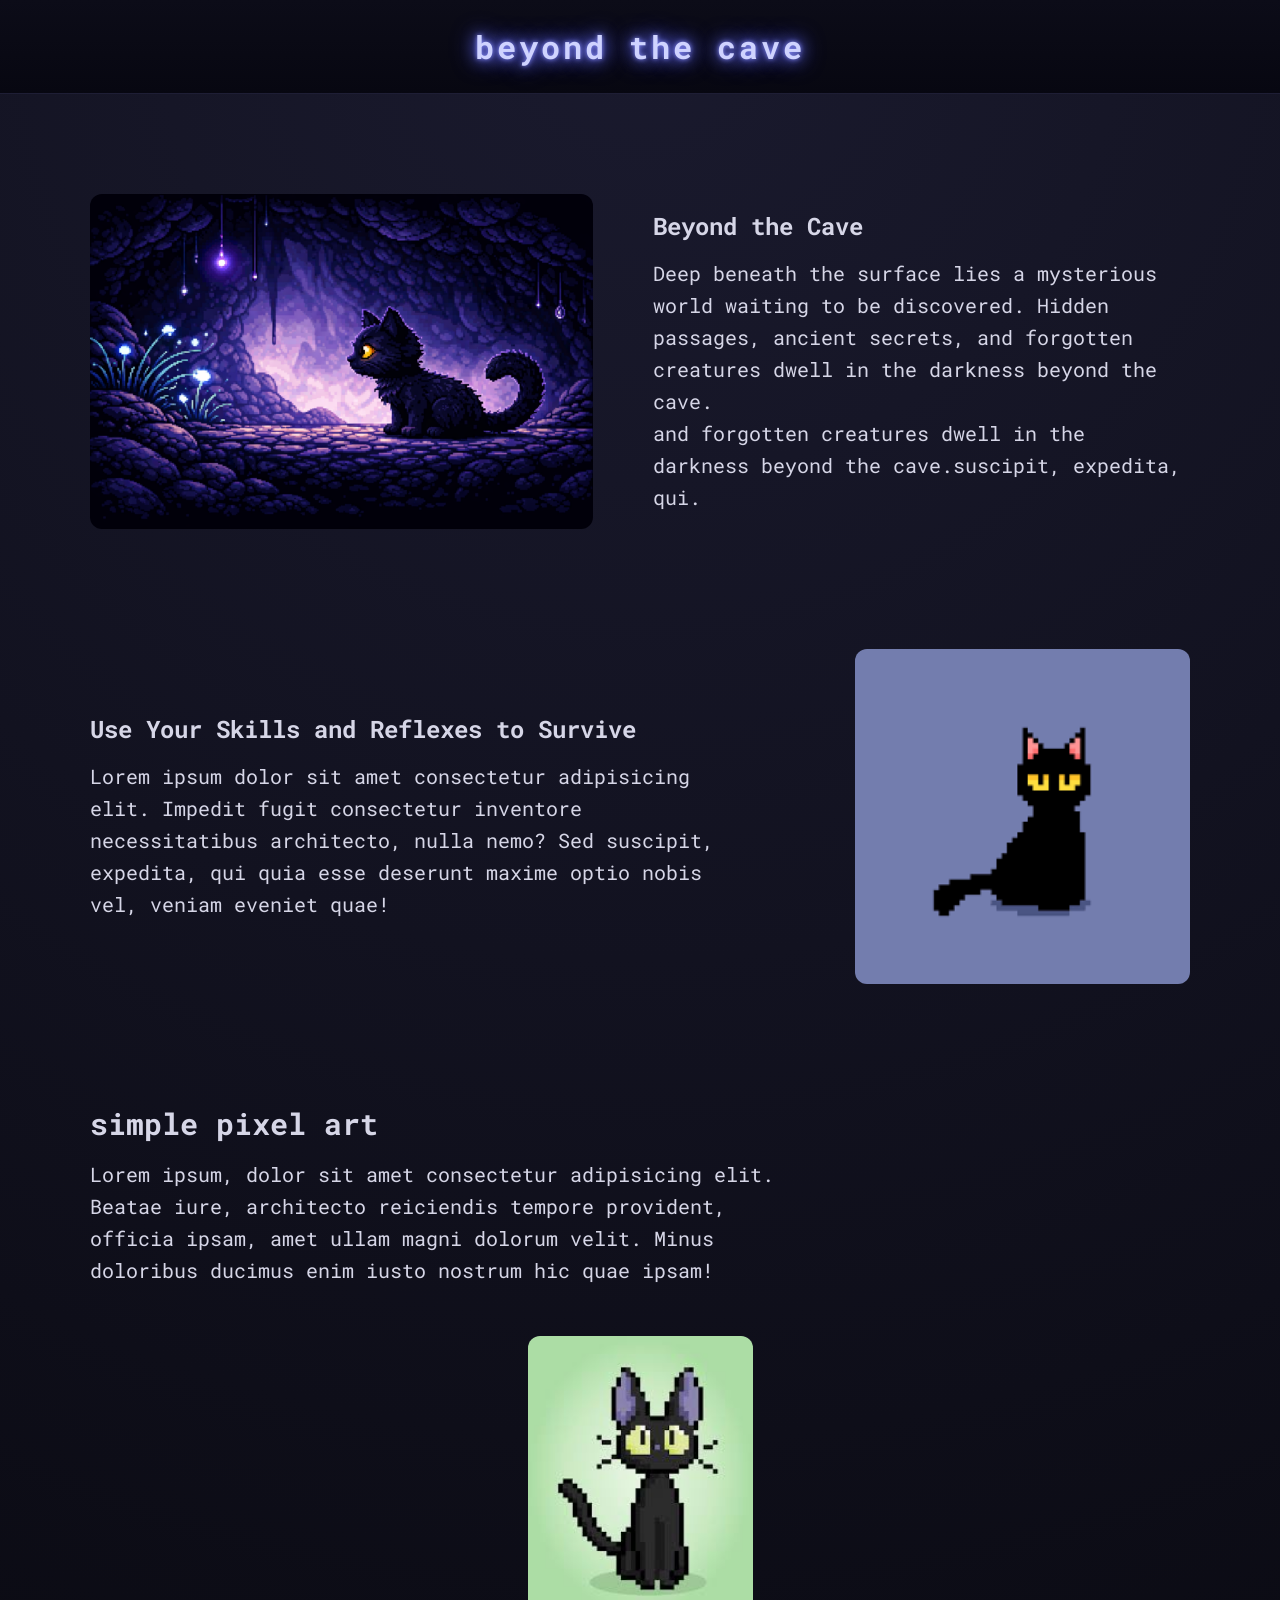
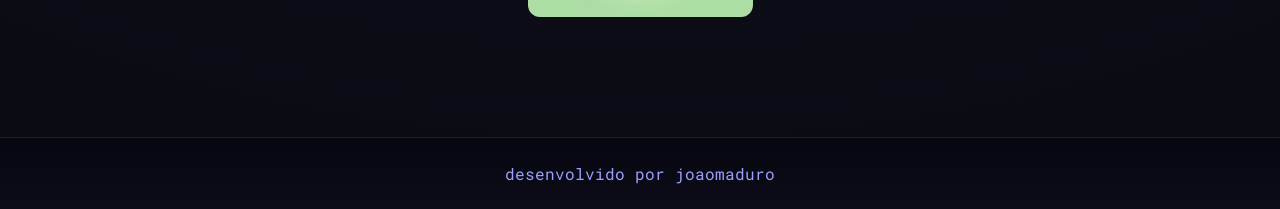
==== index.html @ b78c8bad "primeiro commit" ====
<!DOCTYPE html>
<html lang="pt-BR">

<head>
    <meta charset="UTF-8">
    <meta name="viewport" content="width=device-width, initial-scale=1.0">
    <title>Projeto</title>

    <link rel="stylesheet" href="style.css">

    <link rel="preconnect" href="https://fonts.googleapis.com">
    <link rel="preconnect" href="https://fonts.gstatic.com" crossorigin>
    <link href="https://fonts.googleapis.com/css2?family=Roboto+Mono:ital,wght@0,100..700;1,100..700&display=swap" rel="stylesheet">
</head>

<body>

    <header>
        <h2>beyond the cave</h2>
    </header>

    <main>

        <img src="images/gatopixel.png" alt="gato hollow" width="545" height="335">

        <section id="secao">

            <h2>Beyond the Cave</h2>

            <p class="descricao">
                Deep beneath the surface lies a mysterious world waiting to be discovered.
                Hidden passages, ancient secrets, and forgotten creatures dwell in the
                darkness beyond the cave.<br> and forgotten creatures dwell in the
                darkness beyond the cave.suscipit, expedita, qui.
            </p>

        </section>
    </main>

        <section id="skills">
            <div class="texto">
                
                <h2>Use Your Skills and Reflexes to Survive</h2>

                    <p>
                        Lorem ipsum dolor sit amet consectetur adipisicing elit. Impedit fugit consectetur inventore necessitatibus architecto, nulla nemo? Sed suscipit, expedita, qui quia esse deserunt maxime optio nobis vel, veniam eveniet quae!
                    </p>
            </div>
            <img src="images/blackcat.png" alt="gato" class="gato" width="335px">
        </section>

        <section id="bloco3">
            <div class="secao3">

                <h2>simple pixel art</h2>

                <p>Lorem ipsum, dolor sit amet consectetur adipisicing elit. Beatae iure, architecto reiciendis tempore provident, officia ipsam, amet ullam magni dolorum velit. Minus doloribus ducimus enim iusto nostrum hic quae ipsam!</p>

            </div>
            <img src="images/gato-de-animezinho.jpg" alt="gato de anime" width="225px">

        </section>

    <footer>
        <p>desenvolvido por joaomaduro</p>
    </footer>

</body>

</html>
---- style.css ----
* {
    margin: 0;
    padding: 0;
    box-sizing: border-box;
}

body{
    font-family: "Roboto Mono", monospace;
    background-color: #0f0f1a;
    color: #d6d6e7;

    background-image: radial-gradient(circle at top, #1a1a2e, #0a0a12);
}

/* HEADER */

header {
    background: linear-gradient(to bottom, #0c0c18, #070711);
    padding: 25px;
    text-align: center;
    border-bottom: 1px solid #1e1e35;
}

header h2 {
    color: #cfd3ff;
    font-size: 32px;
    letter-spacing: 3px;

    text-shadow:
        0 0 5px #8a90ff,
        0 0 15px #6f75ff,
        0 0 25px #4c52ff;
}

/* LAYOUT CENTRAL */

main,
#skills,
#bloco3 {
    max-width: 1100px;
    margin-left: auto;
    margin-right: auto;
}

/* PRIMEIRO BLOCO */

main {
    display: flex;
    align-items: center;
    margin-top: 100px;
    gap: 60px;
}

main img {
    border-radius: 12px;
    transition: transform 0.3s ease, box-shadow 0.3s ease;
}

main img:hover {
    transform: scale(1.05);
    box-shadow: 0 0 20px rgba(120,120,255,0.4);
}

main section p {
    font-size: 20px;
    margin-top: 15px;
    line-height: 1.6;
}

/* SEGUNDO BLOCO */

#skills {
    display: flex;
    align-items: center;
    justify-content: space-between;
    margin-top: 120px;
    gap: 60px;
}

#skills img {
    border-radius: 12px;
    transition: transform 0.3s ease, box-shadow 0.3s ease;
}

#skills img:hover {
    transform: scale(1.05);
    box-shadow: 0 0 20px rgba(120,120,255,0.4);
}

#skills .texto {
    max-width: 650px;
}

#skills p {
    font-size: 20px;
    margin-top: 15px;
    line-height: 1.6;
}

/* TERCEIRO BLOCO */

#bloco3 {
    margin-top: 120px;
}

#bloco3 .secao3 {
    font-size: 20px;
    max-width: 700px;
}

#bloco3 p {
    margin-top: 15px;
    line-height: 1.6;
}

#bloco3 img {
    display: block;
    margin: 50px auto;
    border-radius: 12px;

    transition: transform 0.3s ease, box-shadow 0.3s ease;
}

#bloco3 img:hover {
    transform: scale(1.05);
    box-shadow: 0 0 20px rgba(120,120,255,0.4);
}

/* FOOTER */

footer {
    background: linear-gradient(to top, #0c0c18, #070711);
    text-align: center;
    padding: 25px;
    border-top: 1px solid #1e1e35;
    margin-top: 120px;
}

footer p {
    color: #9aa0ff;
}
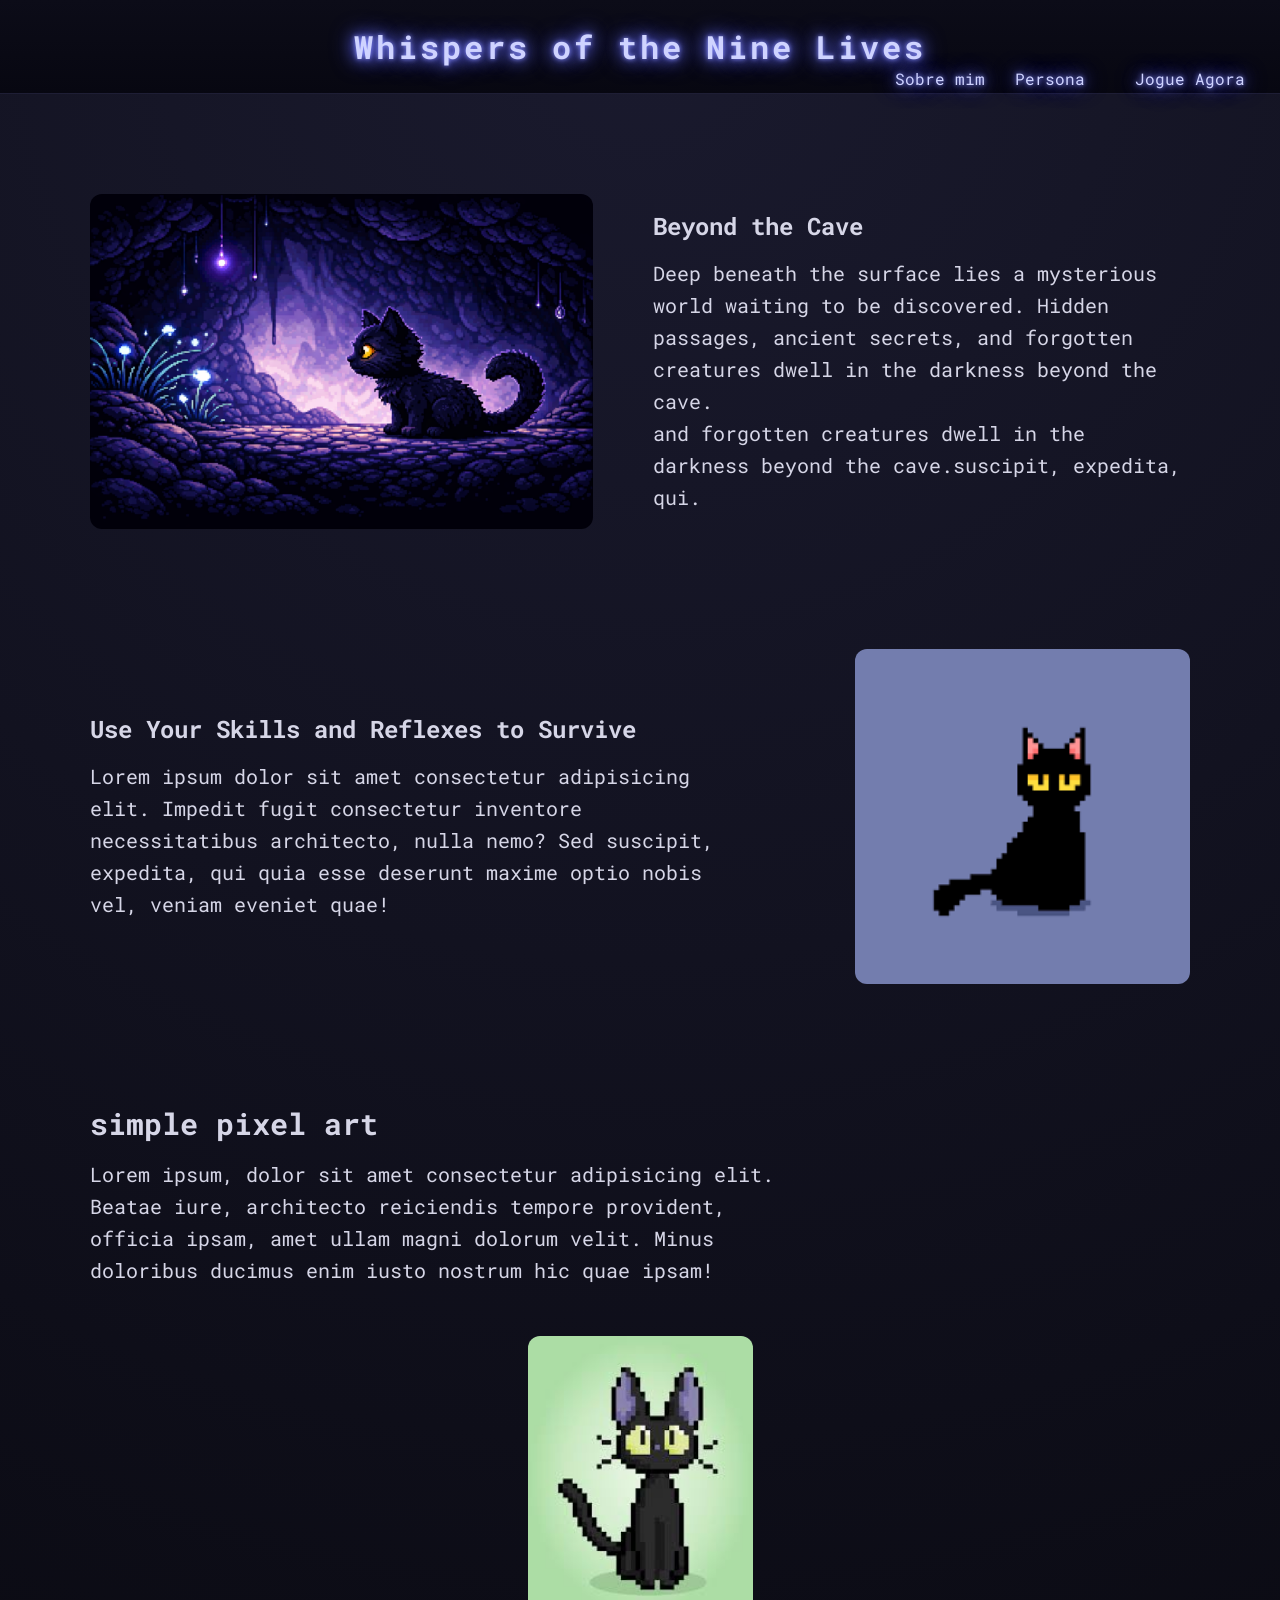
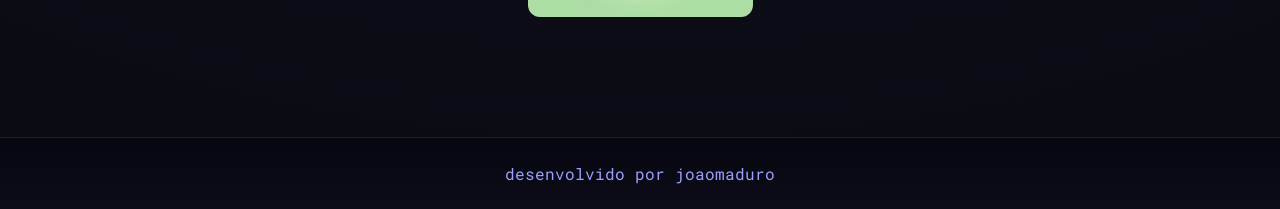
==== commit b1e335df: "Atualização do site: navegação e melhorias visuais" ====
--- a/index.html
+++ b/index.html
@@ -4,6 +4,7 @@
 <head>
     <meta charset="UTF-8">
     <meta name="viewport" content="width=device-width, initial-scale=1.0">
+    <link rel="icon" type="images/x-icon" href="images/icon2.jpg">
     <title>Projeto</title>
 
     <link rel="stylesheet" href="style.css">
@@ -16,7 +17,14 @@
 <body>
 
     <header>
-        <h2>beyond the cave</h2>
+        <h2>Whispers of the Nine Lives</h2>
+
+        <nav>
+            <a href="sobre-mim.html" title="Sobre mim msm">Sobre mim</a>
+            <a href="persona.html" title="Persona criada">Persona</a>
+            <a href="Historia.html" title="Historia do game"></a>
+            <a href="Jogar-Agora.html" title="Jogue o nosso jogo">Jogue Agora</a>
+        </nav>
     </header>
 
     <main>
--- a/style.css
+++ b/style.css
@@ -27,6 +27,20 @@
     letter-spacing: 3px;
 
     text-shadow:
+        0 0 5px #8a90ff,
+        0 0 15px #6f75ff,
+        0 0 25px #4c52ff;
+}
+
+header nav {
+    float: right;
+}
+
+header nav a {
+    text-decoration: none;
+    color: #cfd3ff;
+    margin: 10px;
+     text-shadow:
         0 0 5px #8a90ff,
         0 0 15px #6f75ff,
         0 0 25px #4c52ff;
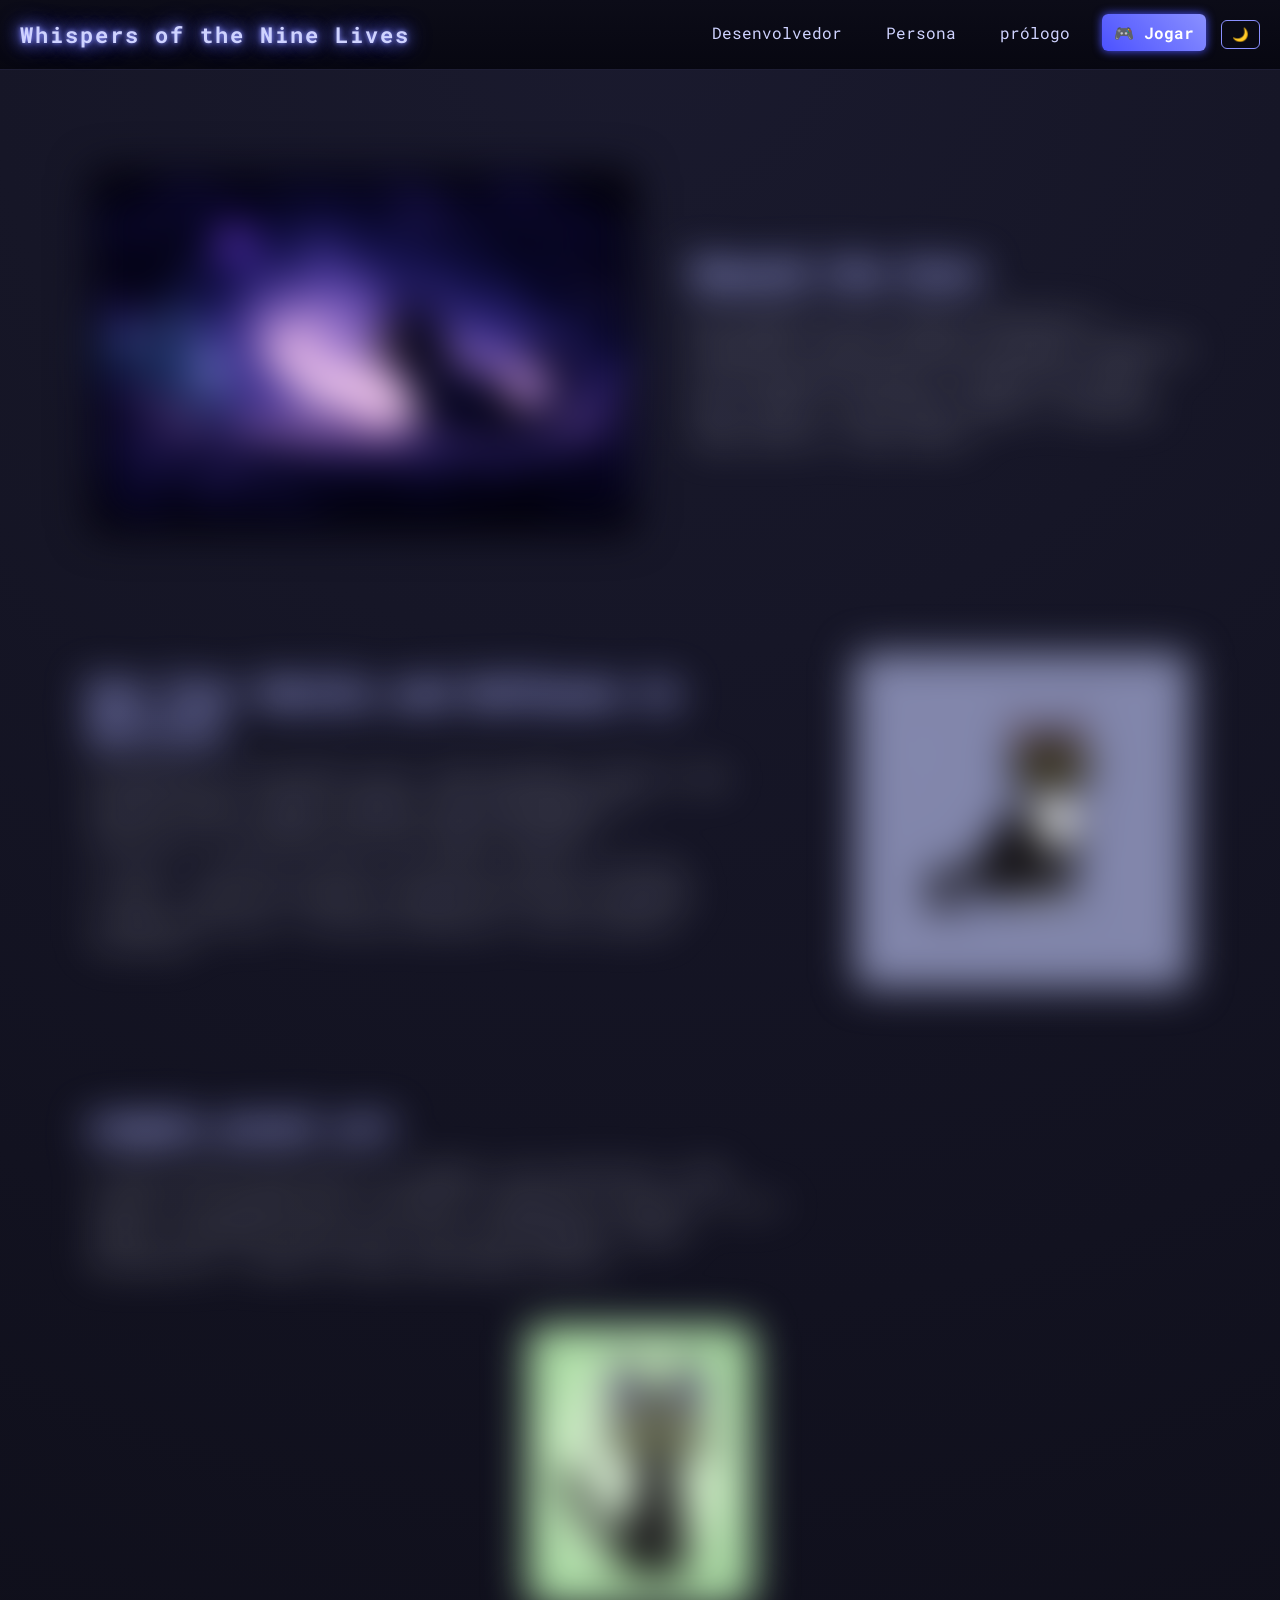
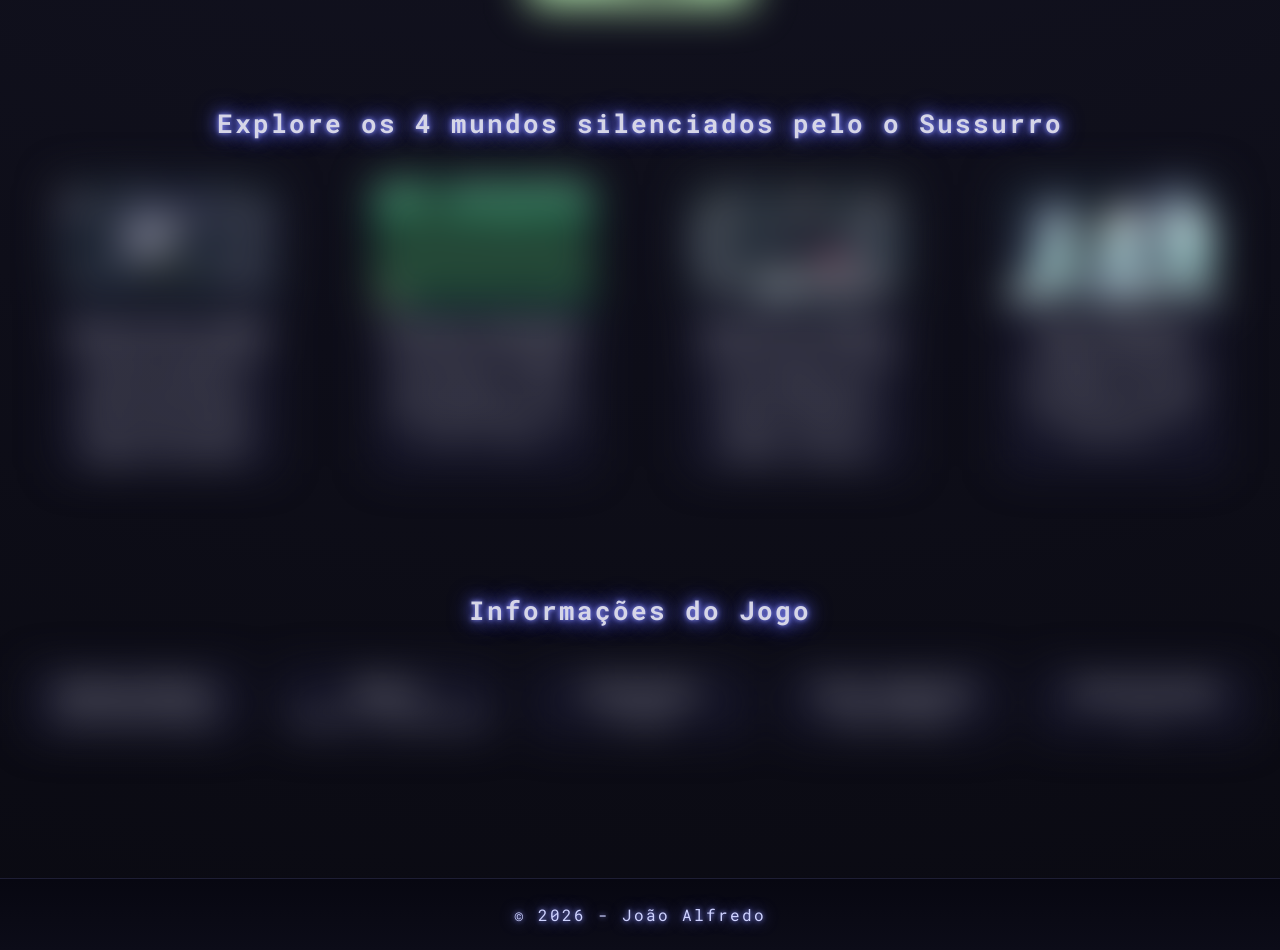
==== commit bd037bec: "atualizei o site" ====
--- a/index.html
+++ b/index.html
@@ -1,45 +1,49 @@
 <!DOCTYPE html>
-<html lang="pt-BR">
+<html lang="pt-br">
 
 <head>
     <meta charset="UTF-8">
     <meta name="viewport" content="width=device-width, initial-scale=1.0">
-    <link rel="icon" type="images/x-icon" href="images/icon2.jpg">
-    <title>Projeto</title>
+    <link rel="icon" type="icon" href="images/icon.jpg">
+    <title>Sobre o jogo</title>
 
-    <link rel="stylesheet" href="style.css">
+    <link rel="stylesheet" href="index.css">
 
     <link rel="preconnect" href="https://fonts.googleapis.com">
     <link rel="preconnect" href="https://fonts.gstatic.com" crossorigin>
     <link href="https://fonts.googleapis.com/css2?family=Roboto+Mono:ital,wght@0,100..700;1,100..700&display=swap" rel="stylesheet">
 </head>
 
-<body>
+<body class="pagina-inicial">
+    
 
     <header>
-        <h2>Whispers of the Nine Lives</h2>
+        <h2 class="subtitulo">Whispers of the Nine Lives</h2>
 
         <nav>
-            <a href="sobre-mim.html" title="Sobre mim msm">Sobre mim</a>
+            <a href="desenvolvedor.html" title="Sobre mim msm">Desenvolvedor</a>
             <a href="persona.html" title="Persona criada">Persona</a>
-            <a href="Historia.html" title="Historia do game"></a>
-            <a href="Jogar-Agora.html" title="Jogue o nosso jogo">Jogue Agora</a>
+            <a href="prologo.html" title="Historia do game">prólogo</a>
+            <a href="../game/index.html" target="_blank" class="btn-jogar">🎮 Jogar</a>
+            <button onclick="toggleTema()" id="tema-btn">🌙</button>
+
         </nav>
     </header>
-
+    <div class="conteudo-sensivel">
+    
     <main>
 
-        <img src="images/gatopixel.png" alt="gato hollow" width="545" height="335">
+        <img src="images/gatopixel.png" class="esconder" alt="gato hollow" width="545" height="335">
 
         <section id="secao">
 
-            <h2>Beyond the Cave</h2>
+            <h2 class="subtitulo">Beyond the Cave</h2>
 
             <p class="descricao">
-                Deep beneath the surface lies a mysterious world waiting to be discovered.
-                Hidden passages, ancient secrets, and forgotten creatures dwell in the
-                darkness beyond the cave.<br> and forgotten creatures dwell in the
-                darkness beyond the cave.suscipit, expedita, qui.
+                Nyx desperta em um mundo silencioso e esquecido.
+                Ruínas antigas escondem fragmentos de um passado perdido.
+                À medida que desce mais fundo, a escuridão começa a responder.
+                Algo observa. Algo espera.
             </p>
 
         </section>
@@ -48,31 +52,82 @@
         <section id="skills">
             <div class="texto">
                 
-                <h2>Use Your Skills and Reflexes to Survive</h2>
+                <h2 class="subtitulo">Use Your Skills and Reflexes to Survive</h2>
 
                     <p>
-                        Lorem ipsum dolor sit amet consectetur adipisicing elit. Impedit fugit consectetur inventore necessitatibus architecto, nulla nemo? Sed suscipit, expedita, qui quia esse deserunt maxime optio nobis vel, veniam eveniet quae!
+                        Em Whispers of the Nine Lives, cada movimento importa.
+                        Nyx precisa reagir rápido, dominar suas habilidades
+                        e sobreviver a um mundo que está sempre mudando.
+                        <ul>
+                            <li>Atacar — enfrente criaturas com golpes rápidos e precisos</li>
+                            <li>Pular — desvie de perigos e alcance novas áreas escondidas</li>
+                            <li>Mundo Espiritual — atravesse dimensões e revele caminhos invisíveis</li>
+                        </ul>
                     </p>
             </div>
-            <img src="images/blackcat.png" alt="gato" class="gato" width="335px">
+            <img src="images/protagonista.png" class="gato esconder" alt="gato" class="gato" width="335px">
         </section>
 
         <section id="bloco3">
             <div class="secao3">
 
-                <h2>simple pixel art</h2>
+                <h2 class="subtitulo">simple pixel art</h2>
 
-                <p>Lorem ipsum, dolor sit amet consectetur adipisicing elit. Beatae iure, architecto reiciendis tempore provident, officia ipsam, amet ullam magni dolorum velit. Minus doloribus ducimus enim iusto nostrum hic quae ipsam!</p>
+                <p>O jogo utiliza uma pixel art simples, mas expressiva.
+                    Cada cenário foi pensado para transmitir atmosfera e mistério.
+                    Luz e sombra trabalham juntas para criar profundidade.
+                    Mesmo minimalista, o mundo carrega identidade própria.</p>
 
             </div>
-            <img src="images/gato-de-animezinho.jpg" alt="gato de anime" width="225px">
+            <img src="images/gato-de-animezinho.jpg" class="esconder" alt="gato de anime" width="225px">
 
         </section>
 
+        <h1 class="titulo-card">Explore os 4 mundos silenciados pelo o Sussurro</h1>
+
+            <div class="cards-container">
+                <div class="card">
+                <img src="images/Preview 1.png" alt="foto-1">
+                <h3>Caverna dos sonhos</h3>
+                <p>Uma caverna repleta de minérios capazes de moldar sonhos. Agora, tudo está em silêncio — como se algo tivesse apagado sua essência.</p>
+                </div>
+                <div class="card">
+                    <img src="images/game_background_1.png" alt="foto-2">
+                    <h3>Floresta desolador</h3>
+                    <p>Uma floresta consumida pelo Sussurro. A magia ainda permanece no ar, mas tudo que entra nela nunca sai igual.</p>
+                </div>
+                <div class="card">
+                    <img src="images/Preview 3.png" alt="foto-3">
+                    <h3>Caverna de sakura</h3>
+                    <p>Flores de sakura crescem neste lugar por um motivo desconhecido. Algo ali insiste em manter a vida… ou esconder um segredo.</p>
+                </div>
+                <div class="card">
+                    <img src="images/Preview 4.png" alt="foto-4">
+                    <h3>Lago escondido</h3>
+                    <p>Um lago oculto nas profundezas. Suas águas são calmas, mas algo antigo se move sob a superfície.</p>
+                </div>
+            </div>
+        </div>
+
+        <section id="info-jogo">
+    <h2 class="titulo-card">Informações do Jogo</h2>
+
+    <div class="cards-container">
+        <div class="card" id="dev"></div>
+        <div class="card" id="genre"></div>
+        <div class="card" id="platform"></div>
+        <div class="card" id="price"></div>
+        <div class="card" id="rating"></div>
+    </div>
+</section>
+
+
     <footer>
-        <p>desenvolvido por joaomaduro</p>
+        <p>© 2026 - João Alfredo</p>
     </footer>
-
+    <script src="script.js">
+    </script>
+</div>
 </body>
 
 </html>
--- a/index.css
+++ b/index.css
@@ -0,0 +1,574 @@
+* {
+    margin: 0;
+    padding: 0;
+    box-sizing: border-box;
+}
+
+body {
+    font-family: "Roboto Mono", monospace;
+    background-color: #0f0f1a;
+    color: #d6d6e7;
+    background-image: radial-gradient(circle at top, #1a1a2e, #0a0a12);
+}
+
+/* HEADER */
+
+header {
+    display: flex;
+    align-items: center;
+    justify-content: space-between;
+
+    background: linear-gradient(to bottom, #0c0c18, #070711);
+    padding: 20px;
+    border-bottom: 1px solid #1e1e35;
+}
+
+header h2 {
+    color: #cfd3ff;
+    font-size: 22px;
+    letter-spacing: 2px;
+
+    text-shadow:
+        0 0 5px #8a90ff,
+        0 0 15px #6f75ff,
+        0 0 25px #4c52ff;
+}
+
+/* NAV */
+
+header nav a {
+    position: relative;
+    text-decoration: none;
+    color: #cfd3ff;
+    margin: 5px;
+    padding: 8px 12px;
+    border-radius: 6px;
+    transition: 0.3s;
+}
+
+/* underline animado */
+header nav a::after {
+    content: "";
+    position: absolute;
+    left: 0;
+    bottom: 0;
+    width: 0%;
+    height: 2px;
+    background: #8a90ff;
+    box-shadow: 0 0 8px #8a90ff;
+    transition: width 0.3s ease;
+}
+
+header nav a:hover::after {
+    width: 100%;
+}
+
+header nav a:hover {
+    color: #ffffff;
+    transform: translateY(-2px);
+    text-shadow: 0 0 5px #8a90ff, 0 0 15px #6f75ff, 0 0 25px #4c52ff;
+}
+
+/* BOTÃO JOGAR */
+
+.btn-jogar {
+    background: linear-gradient(45deg, #4c52ff, #8a90ff);
+    color: white;
+    font-weight: bold;
+    box-shadow: 0 0 10px #4c52ff;
+}
+
+.btn-jogar:hover {
+    transform: scale(1.1);
+    box-shadow: 0 0 20px #8a90ff, 0 0 40px #4c52ff;
+}
+
+/* LAYOUT CENTRAL */
+
+main,
+#skills,
+#bloco3 {
+    max-width: 1100px;
+    margin-left: auto;
+    margin-right: auto;
+}
+#skills ul {
+    list-style-position: inside;
+    padding-left: 0;
+    margin-top: 10px;
+}
+
+#skills li {
+    margin-top: 5px;
+}
+
+/* PRIMEIRO BLOCO */
+
+main {
+    display: flex;
+    align-items: center;
+    margin-top: 100px;
+    gap: 60px;
+}
+
+main img {
+    border-radius: 12px;
+    transition: 0.3s;
+}
+
+main img:hover {
+    transform: scale(1.05);
+    box-shadow: 0 0 20px rgba(120,120,255,0.4);
+}
+
+main section p {
+    font-size: 18px;
+    margin-top: 15px;
+    line-height: 1.6;
+}
+
+/* SEGUNDO BLOCO */
+
+#skills {
+    display: flex;
+    align-items: center;
+    justify-content: space-between;
+    margin-top: 120px;
+    gap: 60px;
+}
+
+#skills img {
+    border-radius: 12px;
+    transition: 0.3s;
+}
+
+#skills img:hover {
+    transform: scale(1.05);
+    box-shadow: 0 0 20px rgba(120,120,255,0.4);
+}
+
+#skills .texto {
+    max-width: 650px;
+}
+
+#skills p {
+    font-size: 18px;
+    margin-top: 15px;
+    line-height: 1.6;
+}
+
+/* TERCEIRO BLOCO */
+
+#bloco3 {
+    margin-top: 120px;
+}
+
+#bloco3 .secao3 {
+    font-size: 18px;
+    max-width: 700px;
+}
+
+#bloco3 p {
+    margin-top: 15px;
+    line-height: 1.6;
+}
+
+#bloco3 img {
+    display: block;
+    margin: 50px auto;
+    border-radius: 12px;
+    transition: 0.3s;
+}
+
+#bloco3 img:hover {
+    transform: scale(1.05);
+    box-shadow: 0 0 20px rgba(120,120,255,0.4);
+}
+
+/* 🔥 TÍTULOS (HIERARQUIA MELHORADA) */
+
+#secao h2,
+#skills h2,
+#bloco3 h2 {
+    font-size: 28px;
+    margin-bottom: 10px;
+    letter-spacing: 2px;
+    color: #e0e4ff;
+
+    text-shadow:
+        0 0 5px #8a90ff,
+        0 0 15px #6f75ff;
+
+    position: relative;
+}
+
+/* CARDS */
+
+.titulo-card {
+    font-size: 26px;
+    text-align: center;
+    margin-top: 100px;
+    margin-bottom: 20px;
+    letter-spacing: 2px;
+
+    text-shadow:
+        0 0 5px #8a90ff,
+        0 0 15px #6f75ff,
+        0 0 25px #4c52ff;
+}
+
+.cards-container {
+    display: flex;
+    justify-content: space-around;
+    gap: 20px;
+    flex-wrap: wrap;
+    padding: 20px;
+}
+
+.card {
+    background: rgba(30, 30, 60, 0.4);
+    border: 1px solid rgba(120,120,255,0.2);
+    backdrop-filter: blur(8px);
+
+    color: #fff;
+    border-radius: 12px;
+    overflow: hidden;
+    width: 220px;
+    text-align: center;
+
+    transition: 0.3s;
+}
+
+.card:hover {
+    transform: translateY(-10px) scale(1.03);
+    box-shadow: 0 0 25px rgba(120,120,255,0.4);
+}
+
+.card img {
+    width: 100%;
+}
+
+.card h3 {
+    margin: 10px 0 5px 0;
+}
+
+.card p {
+    font-size: 0.9em;
+    padding: 0 10px 10px 10px;
+}
+
+/* FOOTER */
+
+footer {
+    background: linear-gradient(to top, #0c0c18, #070711);
+    text-align: center;
+    padding: 25px;
+    border-top: 1px solid #1e1e35;
+    margin-top: 120px;
+}
+
+footer p {
+    color: #cfd3ff;
+    letter-spacing: 2px;
+
+    text-shadow:
+        0 0 5px #8a90ff,
+        0 0 15px #6f75ff;
+}
+
+img {
+    max-width: 100%;
+    height: auto;
+}
+
+/* BOTÃO TEMA */
+#tema-btn {
+    background: none;
+    border: 1px solid #8a90ff;
+    color: #cfd3ff;
+    padding: 6px 10px;
+    border-radius: 6px;
+    cursor: pointer;
+    transition: 0.3s;
+}
+
+#tema-btn:hover {
+    background: #8a90ff;
+    color: #0f0f1a;
+}
+
+/* 🌞 MODO CLARO */
+.light-mode {
+    background-color: #f5f5f5;
+    color: #222;
+    background-image: none;
+}
+.light-mode #secao h2,
+.light-mode #skills h2,
+.light-mode #bloco3 h2 {
+    color: #2a2f6b;
+    
+    text-shadow:
+        0 0 5px rgba(138,144,255,0.5),
+        0 0 10px rgba(111,117,255,0.3);
+}
+
+
+.light-mode {
+    background-color: #f5f5f5;
+    color: #222;
+    background-image: none;
+}
+
+.light-mode header {
+    background: linear-gradient(to bottom, #e4e6ff, #cfd3ff);
+    border-bottom: 1px solid #aab0ff;
+}
+
+.light-mode nav a {
+    color: #333;
+}
+
+.light-mode #texto {
+    background: rgba(255,255,255,0.7);
+}
+
+.light-mode .social {
+    background: rgba(0,0,0,0.05);
+    color: #222;
+}
+.light-mode header h2 {
+    color: #2a2f6b;
+
+    text-shadow:
+        0 0 5px rgba(138,144,255,0.5),
+        0 0 10px rgba(111,117,255,0.3);
+}
+
+/* HEADER MAIS ESCURO (igual você pediu) */
+.light-mode header {
+    background: linear-gradient(to bottom, #e4e6ff, #cfd3ff);
+    border-bottom: 1px solid #aab0ff;
+}
+
+.light-mode header h2 {
+    color: #2a2f6b;
+
+    text-shadow:
+        0 0 5px rgba(138,144,255,0.5),
+        0 0 10px rgba(111,117,255,0.3);
+}
+
+.light-mode nav a {
+    color: #333;
+}
+
+/* TEXTOS */
+.light-mode p,
+.light-mode li {
+    color: #333;
+}
+
+/* CARDS */
+.light-mode .card {
+    background: rgba(255,255,255,0.8);
+    color: #222;
+    border: 1px solid #ccc;
+}
+
+/* TÍTULOS */
+.light-mode h2,
+.light-mode h3 {
+    color: #2a2f6b;
+}
+
+/* FOOTER */
+.light-mode footer {
+    background: #e4e6ff;
+}
+
+.light-mode footer p {
+    color: #2a2f6b;
+}
+
+
+
+/* ===================== */
+/* 📱 CELULAR (até 600px) */
+/* ===================== */
+@media (max-width: 600px) {
+
+    header {
+        flex-direction: column;
+        gap: 12px;
+        text-align: center;
+    }
+
+    header nav {
+        display: flex;
+        flex-wrap: wrap;
+        justify-content: center;
+    }
+
+    header nav a {
+        font-size: 13px;
+        padding: 6px 10px;
+    }
+
+    main {
+        flex-direction: column;
+        gap: 20px;
+        margin-top: 40px;
+        text-align: center;
+    }
+
+    main img {
+        width: 100%;
+    }
+
+    #secao h2 {
+        font-size: 22px;
+    }
+
+    main section p {
+        font-size: 15px;
+    }
+
+    /* SKILLS */
+    #skills {
+        flex-direction: column;
+        gap: 30px;
+        text-align: center;
+        margin-top: 60px;
+    }
+
+    #skills .texto {
+        max-width: 100%;
+    }
+
+    #skills img {
+        width: 200px;
+    }
+
+    /* BLOCO 3 */
+    #bloco3 {
+        margin-top: 60px;
+        text-align: center;
+    }
+
+    #bloco3 img {
+        width: 180px;
+    }
+
+    /* CARDS */
+    .titulo-card {
+        font-size: 22px;
+        margin-top: 60px;
+    }
+
+    .cards-container {
+        gap: 15px;
+        padding: 10px;
+    }
+
+    .card {
+        width: 100%;
+        max-width: 300px;
+    }
+}
+
+
+/* ===================== */
+/* 📲 TABLET (601px até 1024px) */
+/* ===================== */
+@media (min-width: 601px) and (max-width: 1024px) {
+
+    header {
+        flex-direction: column;
+        gap: 15px;
+    }
+
+    header nav {
+        display: flex;
+        justify-content: center;
+        flex-wrap: wrap;
+    }
+
+    main {
+        flex-direction: column;
+        align-items: center;
+        text-align: center;
+    }
+
+    main img {
+        width: 80%;
+    }
+
+    #skills {
+        flex-direction: column;
+        align-items: center;
+        text-align: center;
+        gap: 40px;
+    }
+
+    #skills .texto {
+        max-width: 80%;
+    }
+
+    #skills img {
+        width: 250px;
+    }
+
+    #bloco3 {
+        text-align: center;
+    }
+
+    #bloco3 img {
+        width: 220px;
+    }
+
+    .cards-container {
+        justify-content: center;
+    }
+
+    .card {
+        width: 250px;
+    }
+}
+
+
+/* ===================== */
+/* 💻 NOTEBOOK GRANDE */
+/* ===================== */
+@media (min-width: 1400px) {
+
+    main,
+    #skills,
+    #bloco3 {
+        max-width: 1300px;
+    }
+
+    main {
+        gap: 80px;
+    }
+
+    #skills {
+        gap: 80px;
+    }
+
+    #secao h2,
+    #skills h2,
+    #bloco3 h2 {
+        font-size: 32px;
+    }
+
+    main section p,
+    #skills p,
+    #bloco3 p {
+        font-size: 20px;
+    }
+
+    .card {
+        width: 260px;
+    }
+}
